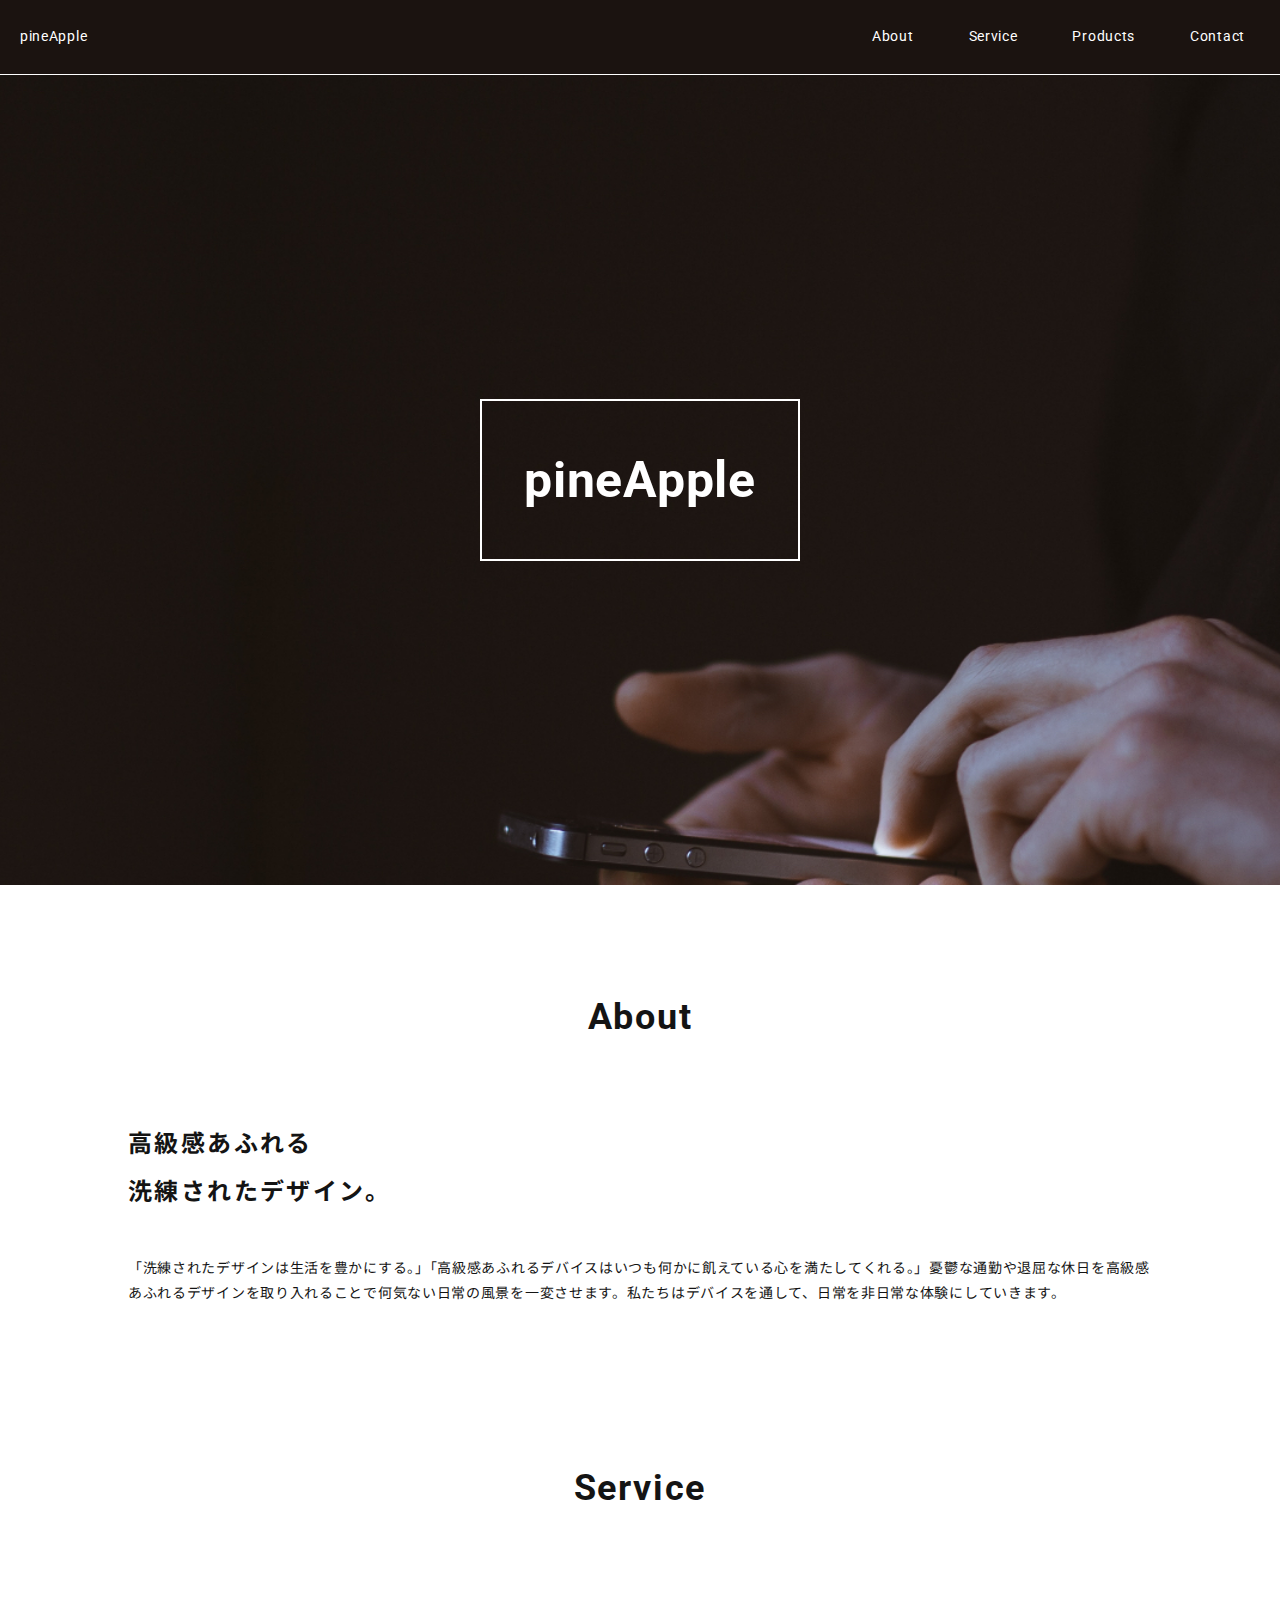
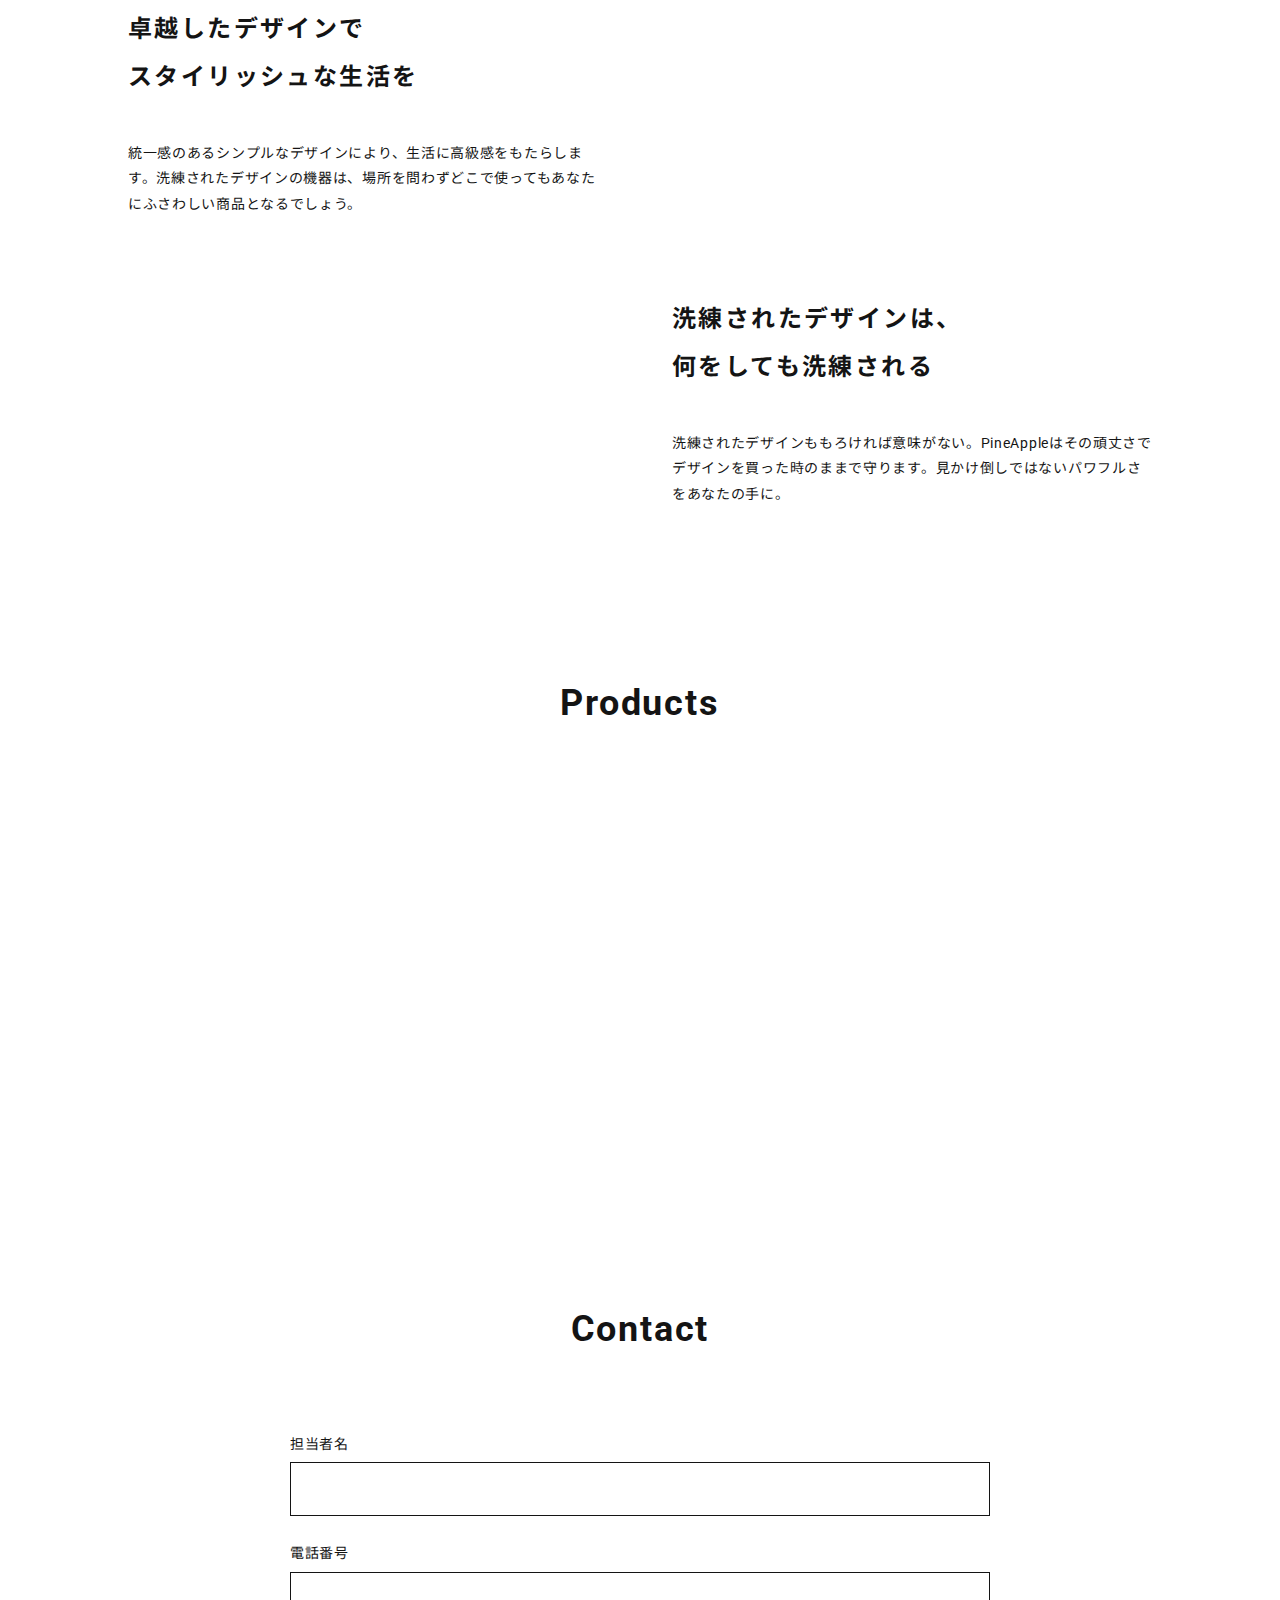
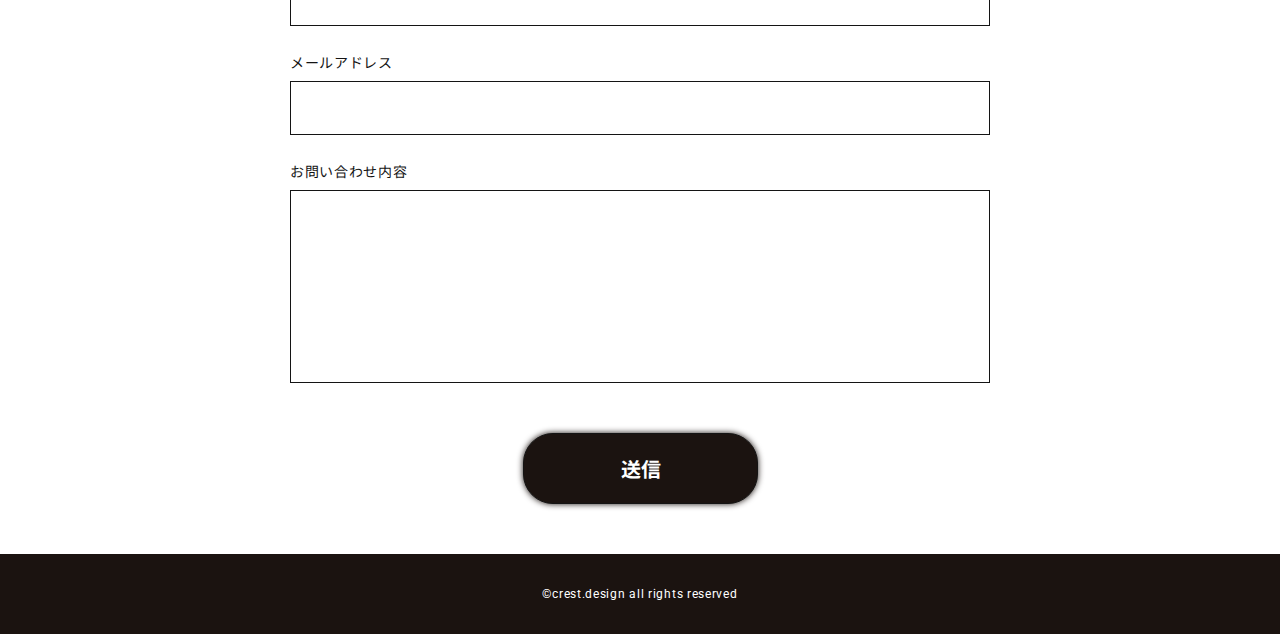
==== index.html @ 6952d7cd "Add files via upload" ====
<!DOCTYPE html>
<html lang="ja">
  <head>
    <meta charset="UTF-8">
    <meta name="viewport" content="width=device-width, initial-scale=1.0">
    <meta http-equiv="X-UA-Compatible" content="ie=edge">
    <title>pineApple</title>
    <link rel="stylesheet" href="./css/reset.css">
    <link href="https://fonts.googleapis.com/css?family=Noto+Sans+JP|Roboto&display=swap" rel="stylesheet">
    <link rel="stylesheet" href="./css/style.css">
  </head>
  <body>
    <!-- header -->
    <header class="header">
      <h1 class="site-title"><a href="./index.html">pineApple</a></h1>
      <div class="nav-wrapper">
        <nav class="header-nav">
          <ul class="nav-list">
            <li class="nav-item"><a href="#about">About</a></li>
            <li class="nav-item"><a href="#service">Service</a></li>
            <li class="nav-item"><a href="#products">Products</a></li>
            <li class="nav-item"><a href="#contact">Contact</a></li>
          </ul>
        </nav>
      </div>
      <button class="burger-btn">
        <span class="bars">
          <span class="bar bar_top"></span>
          <span class="bar bar_mid"></span>
          <span class="bar bar_bottom"></span>
        </span>
      </button>
    </header>
    <!-- //header -->

    <!-- main -->
    <main>
      <!-- fv -->
      <div class="fv">
        <p class="main-copy">pineApple</p>
      </div>
      <!-- //fv -->

      <!-- about -->
      <section class="section-wrapper" id="about">
        <h2 class="section-title">About</h2>
        <h3 class="about-title">高級感あふれる<br>洗練されたデザイン。</h3>
        <p class="text_about">「洗練されたデザインは生活を豊かにする。」「高級感あふれるデバイスはいつも何かに飢えている心を満たしてくれる。」憂鬱な通勤や退屈な休日を高級感あふれるデザインを取り入れることで何気ない日常の風景を一変させます。私たちはデバイスを通して、日常を非日常な体験にしていきます。
        </p>
      </section>
      <!-- //about -->

      <!--service -->
      <section class="section-wrapper" id="service">
        <h2 class="section-title">Service</h2>
        <div class="content-inner">
          <div class="text-wrapper_service">
            <h3 class="service-title">卓越したデザインで<br>スタイリッシュな生活を</h3>
            <p class="section-text_service">
            統一感のあるシンプルなデザインにより、生活に高級感をもたらします。洗練されたデザインの機器は、場所を問わずどこで使ってもあなたにふさわしい商品となるでしょう。
            </p>
          </div>
          <div class="img-wrapper_service element js-animation">
            <img src="./images/service-image@2x.jpg" alt="黒い布の上に置かれた黒い一眼レフカメラ">
          </div>
        </div>
        <div class="content-inner reverse">
          <div class="text-wrapper_service">
            <h3 class="service-title">洗練されたデザインは、<br>何をしても洗練される</h3>
            <p class="section-text_service">
            洗練されたデザインももろければ意味がない。PineAppleはその頑丈さでデザインを買った時のままで守ります。見かけ倒しではないパワフルさをあなたの手に。
            </p>
          </div>
          <div class="img-wrapper_service element js-animation">
            <img src="./images/service-image02@2x.jpg" alt="黒い布の上に置かれた黒いアイフォン">
          </div>
        </div>
      </section>
      <!-- //service -->

      <!-- News -->
      <section class="section-wrapper" id="products">
        <div class="section-inner">
          <h2 class="section-title">Products</h2>
          <ul class="card-list">
            <li class="card-item  element js-animation">
              <a href="./products/index.html">
                <div class="card-img">
                  <img src="./images/card-image1@2x.jpg" alt="黒い背景にあるPC">
                </div>
                <p class="text_news">高級感あふれるデザインを身に着ければ、憂鬱な通勤や何気ないティータイムもドラマのワンシーンに。</p>
              </a>
            </li>
            <li class="card-item  element js-animation">
              <a href="./products/index.html">
                <div class="card-img">
                  <img src="./images/card-image2@2x.jpg" alt="黒い背景にあるPC">
                </div>
                <p class="text_news">通天閣からうっかり落としても大丈夫。高さ100mの耐久試験にも耐え抜いた頑丈さをそのポケットに。</p>
              </a>
            </li>
            <li class="card-item  element js-animation">
              <a href="./products/index.html">
                <div class="card-img">
                  <img src="./images/card-image3@2x.jpg" alt="黒い背景にあるPC">
                </div>
                <p class="text_news">動画編集もプログラミングもこれ一台。パワフルなスペックと直感的な操作で全ての仕事を任せよう。</p>
              </a>
            </li>
          </ul>
        </div>
      </section>
      <!-- //News -->

      <!-- Contact -->
      <section class="section-wrapper" id="contact">
        <h2 class="section-title">Contact</h2>
        <form action="" class="form">
          <div class="form-part">
            <label for="input-name">担当者名</label>
            <input type="text" id="input-subject">
          </div>
          <div class="form-part">
            <label for="input-tel">電話番号</label>
            <input type="text" id="input-subject">
          </div>
          <div class="form-part">
            <label for="input-mail">メールアドレス</label>
            <input type="text" id="input-subject">
          </div>
          <div class="form-part">
            <label for="detail">お問い合わせ内容</label>
            <textarea name="" type="text" id="detail" cols="30" rows="10"></textarea>
          </div>
          <div class="form-send">
            <input type="submit" value="送信" class="form-btn">
          </div>
        </form>
      </section>
      <!-- //Contact -->

    </main>
    <!-- //main -->

    <!-- footer -->
    <footer class="footer">
      <small>©︎crest.design all rights reserved</small>
    </footer>
    <!-- //footer -->

    <script  src="http://ajax.googleapis.com/ajax/libs/jquery/1.9.1/jquery.min.js"></script>
    <!-- <script src="https://ajax.googleapis.com/ajax/libs/jquery/3.4.1/jquery.min.js"></script> -->
    <script src="./js/script.js"></script>
  </body>
</html>
---- css/style.css ----
/* style.css */

/* ------------------ */
/* base */
/* ------------------ */
html{
  font-size: 62.5%;
}
body{
  color:#141414;
  font-size:1.4rem;
  line-height:1.8;
  letter-spacing: 0.05em;

  font-family: 'Roboto', sans-serif,'Noto Sans JP', sans-serif;
}
.noscroll{
  overflow: hidden;
  }
img{
  width:100%;
  vertical-align: bottom;
}
a{
  text-decoration: none;
  color:#fff;
}
.section-title{
  font-size: 3.6rem;
  font-weight: bold;
  text-align: center;
  letter-spacing: 0.05em;
  margin-bottom: 70px;
}
h3{
  font-size: 2.4rem;
  font-weight: bold;
  line-height:2;
  letter-spacing: 0.1em;
  margin-bottom: 40px;
}
.section-wrapper{
  padding:100px 10% 50px;

}
/* ------------------ */
/* header */
/* ------------------ */
.header{
  background-color: #1B1310;
  color: #fff;
  position: fixed;
  height:74px;
  width: 100%;
  /*navとlogo両方の横並び*/
  display: flex;
  justify-content: space-between;
  align-items: center;
  padding: 0 120px 0 20px;
  border-bottom:1px solid #fff;
  /*アニメ画像と被らないように*/
  z-index: 1;
}
.nav-list{
  /* navの横並び */
  display: flex;
}
.nav-item{
  /* メニューの右側に余白 */
  margin-right: 55px;
}
.burger-btn{
  display: none;
}

/* ------------------ */
/* fv */
/* ------------------ */
.fv{
  /* 画面の高さの90に指定 */
  height:90vh;
  /* 背景画像の設定 */
  background-image: url(../images/fv-bgi@2x.jpg);
  background-size: cover;
  background-position: center;
  /* メインコピーの上下左右中央寄せ */
  display: flex;
  justify-content: center;
  align-items: center;
  flex-direction: column;
  /*headerのposition:fixed分の余白部分*/
  padding-top: 75px;
}
.main-copy{
  font-size: 5rem;
  color: #fff;
  font-weight: bold;
  border:2px solid #fff;
  padding: 34px 42px;
}

/* ------------------ */
/* about */
/* ------------------ */

/* ------------------ */
/* service */
/* ------------------ */
/*画像の幅指定*/
.text-wrapper_service,.img-wrapper_service{
  max-width: 480px;
}
/*1つ目と2つ目のdiv（クラス）のスタイリング*/
.content-inner{
  /*横並びに*/
  display: flex;
  /*フレックスアイテムの折り返し*/
  flex-wrap: wrap;
  /*アイテムの間にスペースを均等に割り付け*/
  justify-content: space-between;
  /*コンテナ内のアイテムを中央揃え*/
  align-items: center;
}
/*2つ目のdiv（クラス）のスタイリング*/
.reverse{
  /*content-innnerクラスとの間を50px空ける*/
  margin-top: 50px;
  /*フレックスコンテナの主軸方向が row の逆に設定*/
  flex-direction: row-reverse;
}

/* ------------------ */
/* news */
/* ------------------ */
/*card-listクラス全体のスタイリング*/
.card-list{
  display: flex;
  justify-content: space-between;
  align-items: center;
}
/*card-item（各リスト）のスタイリング*/
.card-item{
  max-width: 320px;
  box-shadow: 0px 0px 6px rgba(27, 19, 16, 0.4);
  /*各リスト同士の余白部分*/
  margin-right:10px;
}
/*text_news（card-item内のテキスト部分）のスタイリング*/
.text_news{
  color:#141414;
  /*上下に33px、横に25pxの余白*/
  padding: 33px 25px;
}

/* ------------------ */
/* contact */
/* ------------------ */
.form{
  max-width: 700px;
  margin: 0 auto;
}
input,textarea{
  border: 1px solid #141414;
  padding: 10px;
}
.form-part{
  display: flex;
  flex-direction: column;
  margin-top: 25px;
}
label{
  margin-bottom: 5px;
}
#input-subject,textarea{
  line-height: 2;
  font-size: 1.6rem;
}
textarea{
  resize: none;
  height: 171px;
}
.form-send{
  text-align: center;
  margin-top: 50px;
}
.form-btn{
  display: inline-block;
  width: 235px;
  padding: 20px 97px;
  border-radius: 30px;
  font-size: 2rem;
  font-weight: bold;
  text-align: center;
  color: #fff;
  background-color: #1B1310;
  box-shadow: 0px 0px 6px #1B1310;
}

/* ------------------ */
/* footer */
/* ------------------ */
footer{
  background-color: #1B1310;
  height: 80px;
}
small{
  display: block;
  text-align: center;
  color: #fff;
  padding-top: 30px;
}

/*===============================
 スクロールアニメーションの設定
 スクロール方向の変更も基本ここ
 ===============================*/
/*初期状態での見え方*/
.js-animation {
  /*画像を完全に隠す*/
  opacity: 0;/*透明度ゼロ*/
  visibility: hidden;/*ボックスを非表示に*/
  /*要素の表示位置を移動*/
  transform: translateY(40px);/*Y方向に40px移動*/
  transition: all 1s;/*時間的変化を全て1秒に*/
}
/*スクロール後の見え方*/
.js-animation.is-show {
  opacity: 1;/*透明度１（完全に不透明）*/
  visibility: visible;/*ボックスを表示*/
  transform: translateY(0px);/*Y方向に0px移動*/
}


/*===================================
レスポンシブデザイン
===================================*/
@media screen and (max-width:768px){
  /* ----------------------- */
  /* base_sp
  /* ----------------------- */
  h3{
    font-size: 2rem;
    margin-bottom: 30px;
  }
  /*wrapperのpaddingを調整*/
  .section-wrapper{
    padding:100px 5% 50px;
  }

  /* ------------------ */
  /* humberger-menu */
  /* ------------------ */
  .header{
    padding: 0 5%;
  }
  .burger-btn{
    display: block;
    width: 39px;
    height: 39px;
    position: relative;
    margin-right: 55px;
    z-index: 3;
    /*   codepenの挙動のため */
    background-color:transparent;
    border:none;
  }
  .bar{
    width: 20px;
    height: 1px;
    display: block;
    position: absolute;
    left: 50%;
    transform: translateX(-50%);
    background-color: #fff;
  }
  .bar_top{
    top: 10px;
  }
  .bar_mid{
    top: 50%;
    transform: translate(-50%,-50%);
  }
  .bar_bottom{
    bottom: 10px;
  }
  .burger-btn.close .bar_top{
    transform: translate(-50%,10px) rotate(45deg);
    transition: transform .3s;
  }
  .burger-btn.close .bar_mid{
    opacity: 0;
    transition: opacity .3s;
  }
  .burger-btn.close .bar_bottom{
    transform: translate(-50%,-8px) rotate(-45deg);
    transition: transform .3s;
  }
  .nav-wrapper{
    display: none;
    width: 100vw;
    height: 100vh;
    position: fixed;
    top: 0;
    left: 0;
    z-index: 2;/*キービジュアルと.btn_triggerとの重なりの前後関係を調整*/
  }
  .header-nav{
    width: 100%;
    height: 100%;
    background-color:#1B1310;
    z-index: 2;
  }
  .header-nav .nav-list{
    display: block;
    position: absolute;
    top: 50%;
    left: 50%;
    transform: translate(-50%,-50%);
    text-align: center;
  }
  .header-nav .nav-item{
    margin-right: 0;
    margin-bottom: 40px;
  }

  /* ------------------ */
  /* fv */
  /* ------------------ */
  .main-copy{
    font-size: 3rem;
  }
  .fv{
    background-image: url(../images/fv-bgi_sp@2x.jpg);
  }

  /* ------------------ */
  /* service */
  /* ------------------ */
  .content-inner{
    /*横並びの要素を縦に並べる*/
    flex-direction:column;
    /*縦にしたやつをセンタリング*/
    margin:50px auto;
  }
  .img-wrapper_service{
    margin-top: 40px;
  }
  .img-wrapper_service img{
    height:150px;
    /*画像のトリミングをする*/
    object-fit:cover;
  }

  /* ------------------ */
  /* news */
  /* ------------------ */
  .card-list{
    flex-direction: column;
  }
  .card-item{
    margin: 50px 0 0;
  }
  .card-list li:first-child{
    margin-top: 0;
  }
}
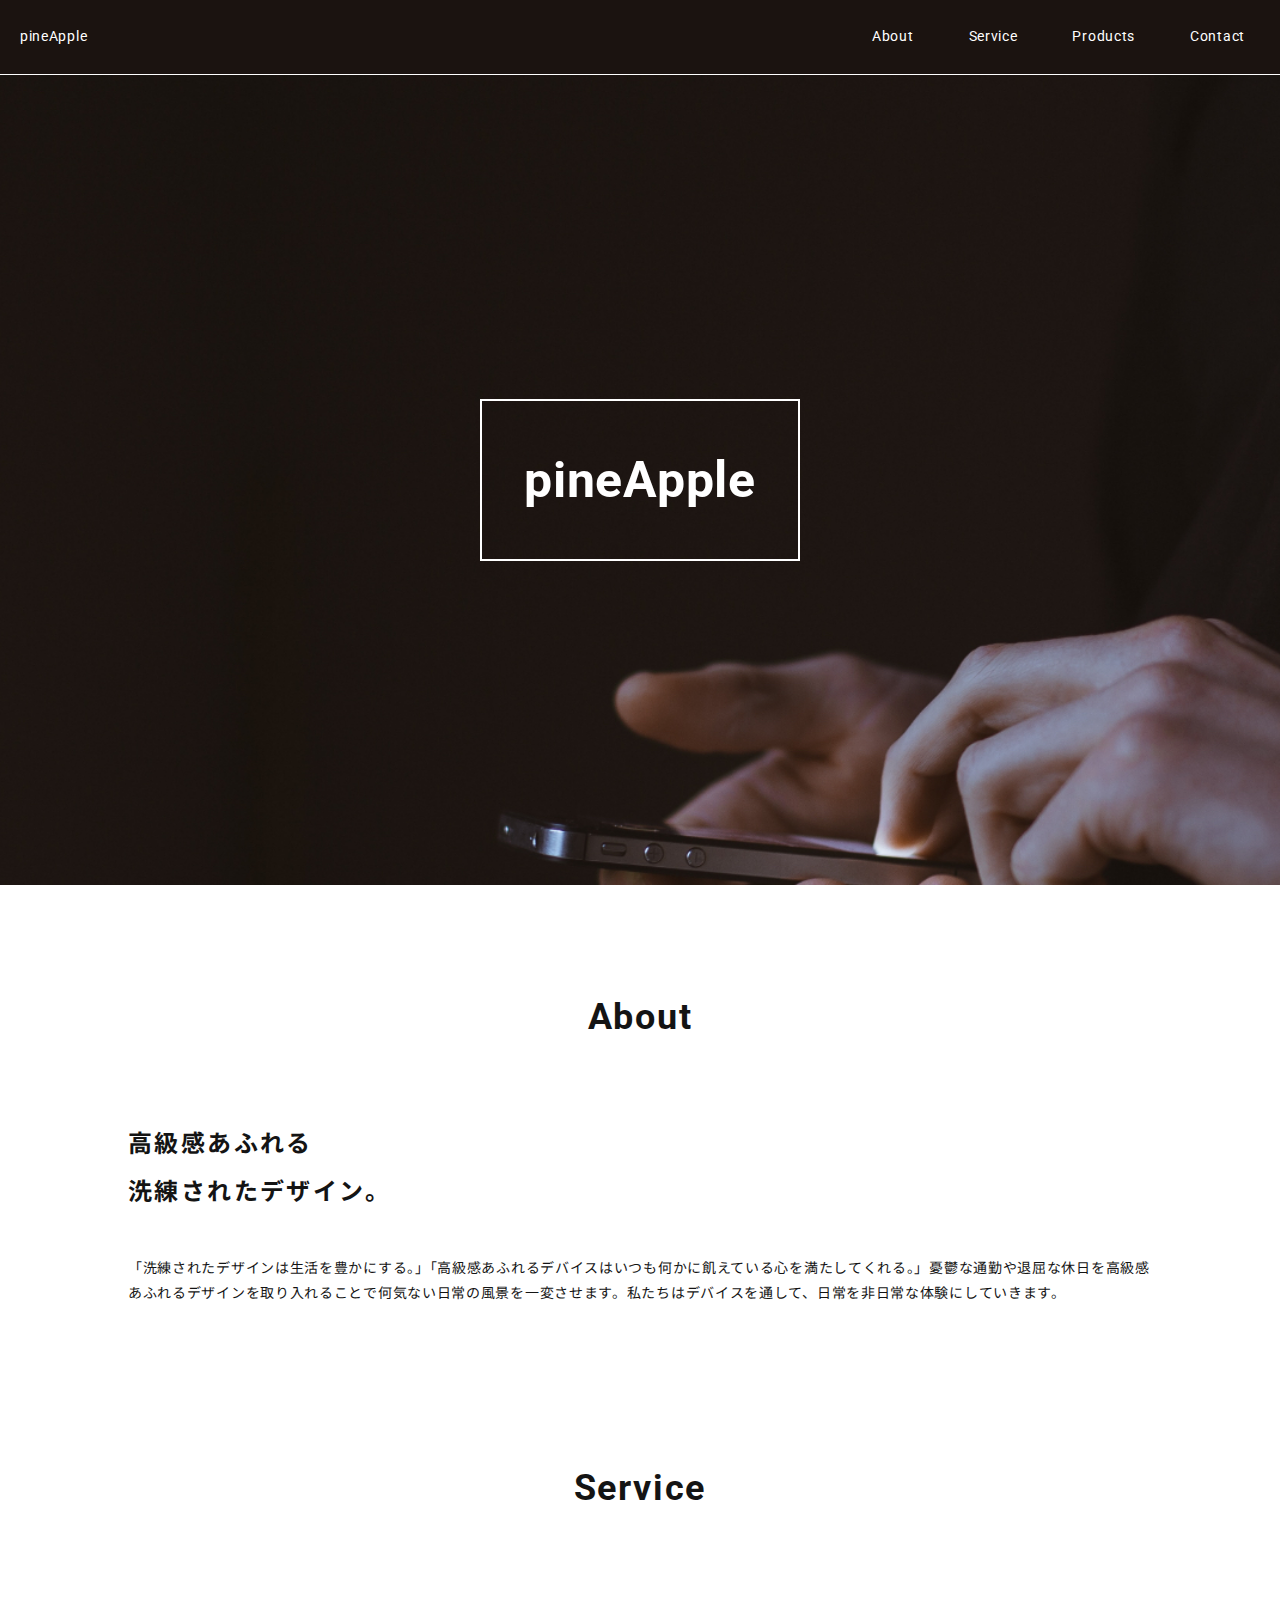
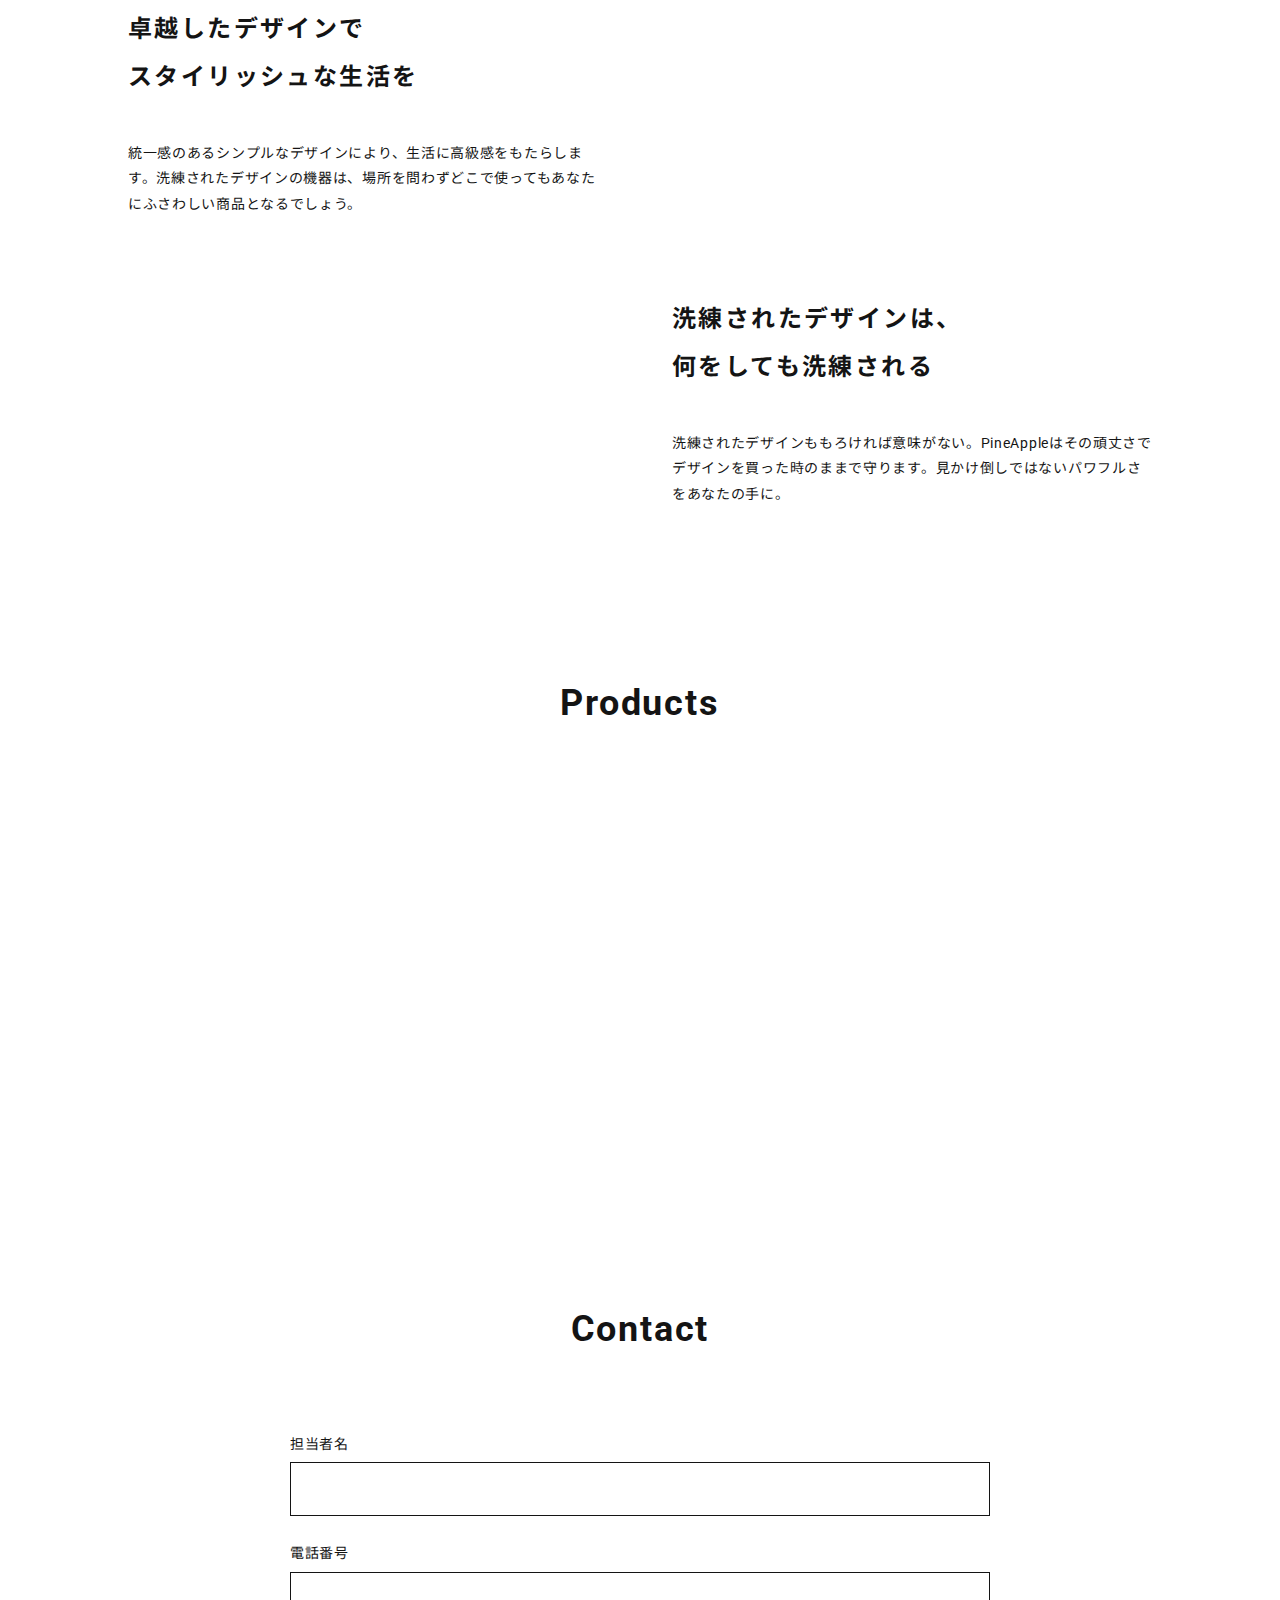
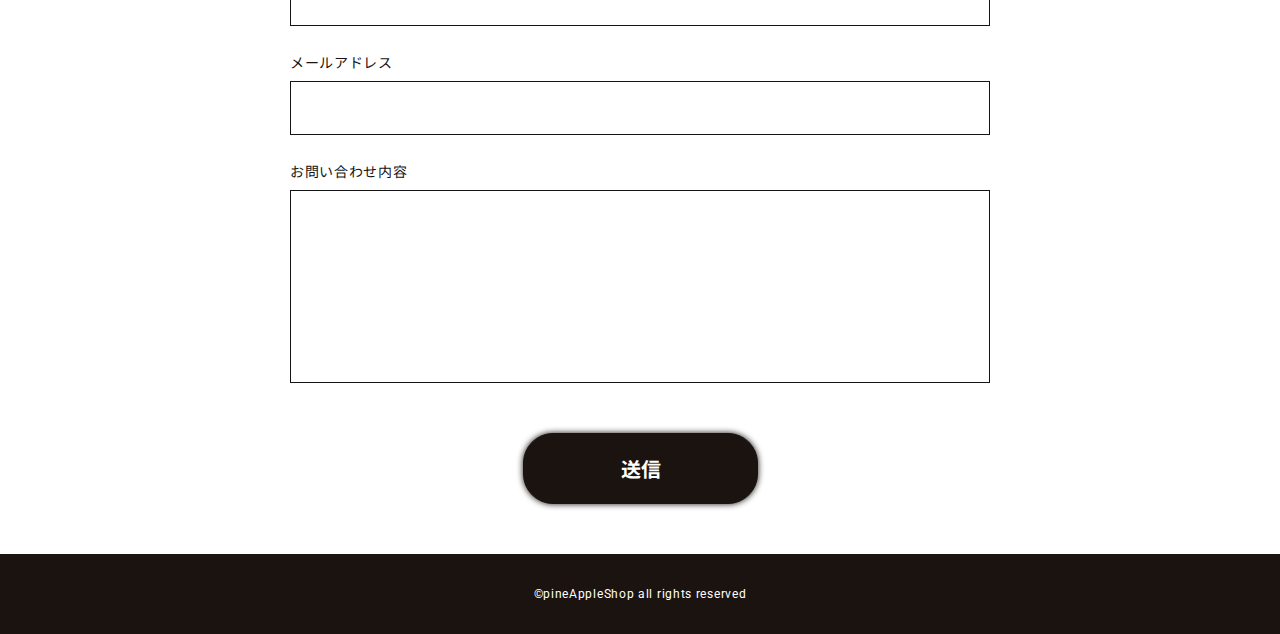
==== commit 41817622: "Add files via upload" ====
--- a/index.html
+++ b/index.html
@@ -144,7 +144,7 @@
 
     <!-- footer -->
     <footer class="footer">
-      <small>©︎crest.design all rights reserved</small>
+      <small>©︎pineAppleShop all rights reserved</small>
     </footer>
     <!-- //footer -->
 
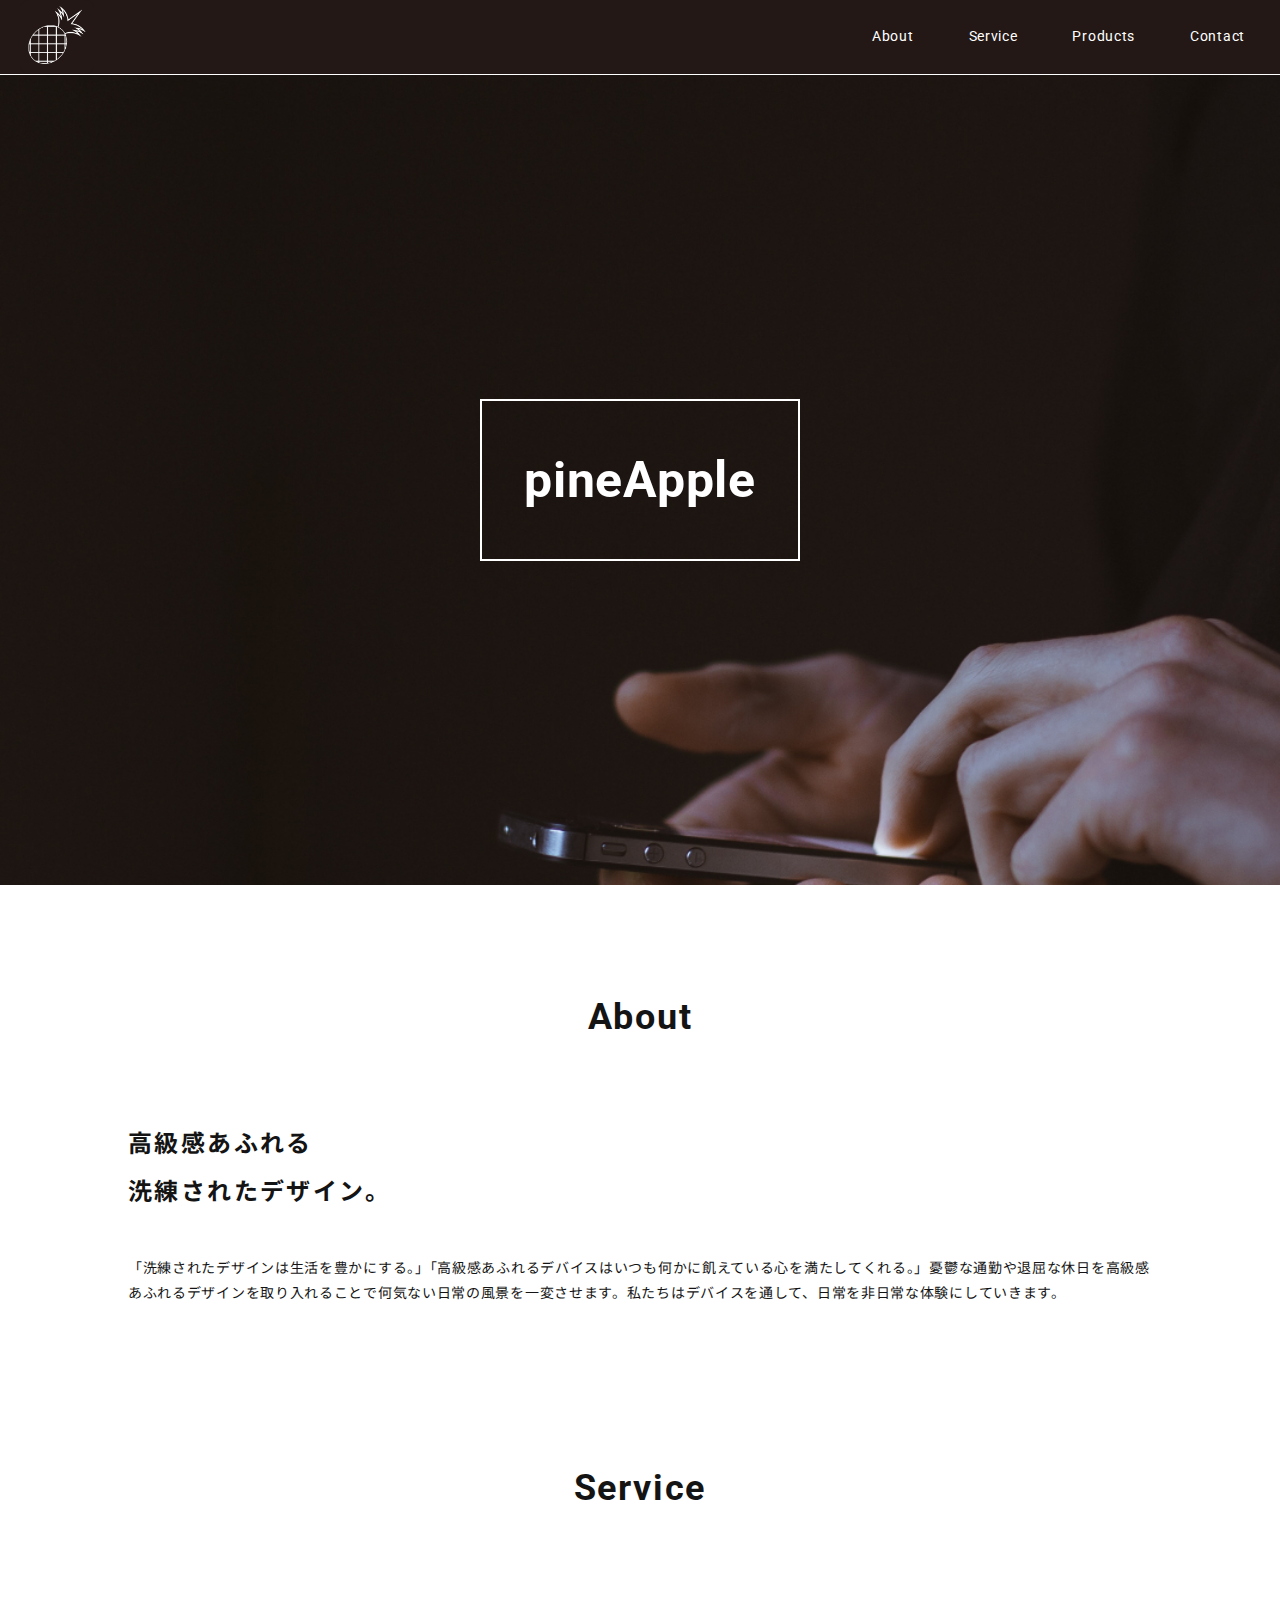
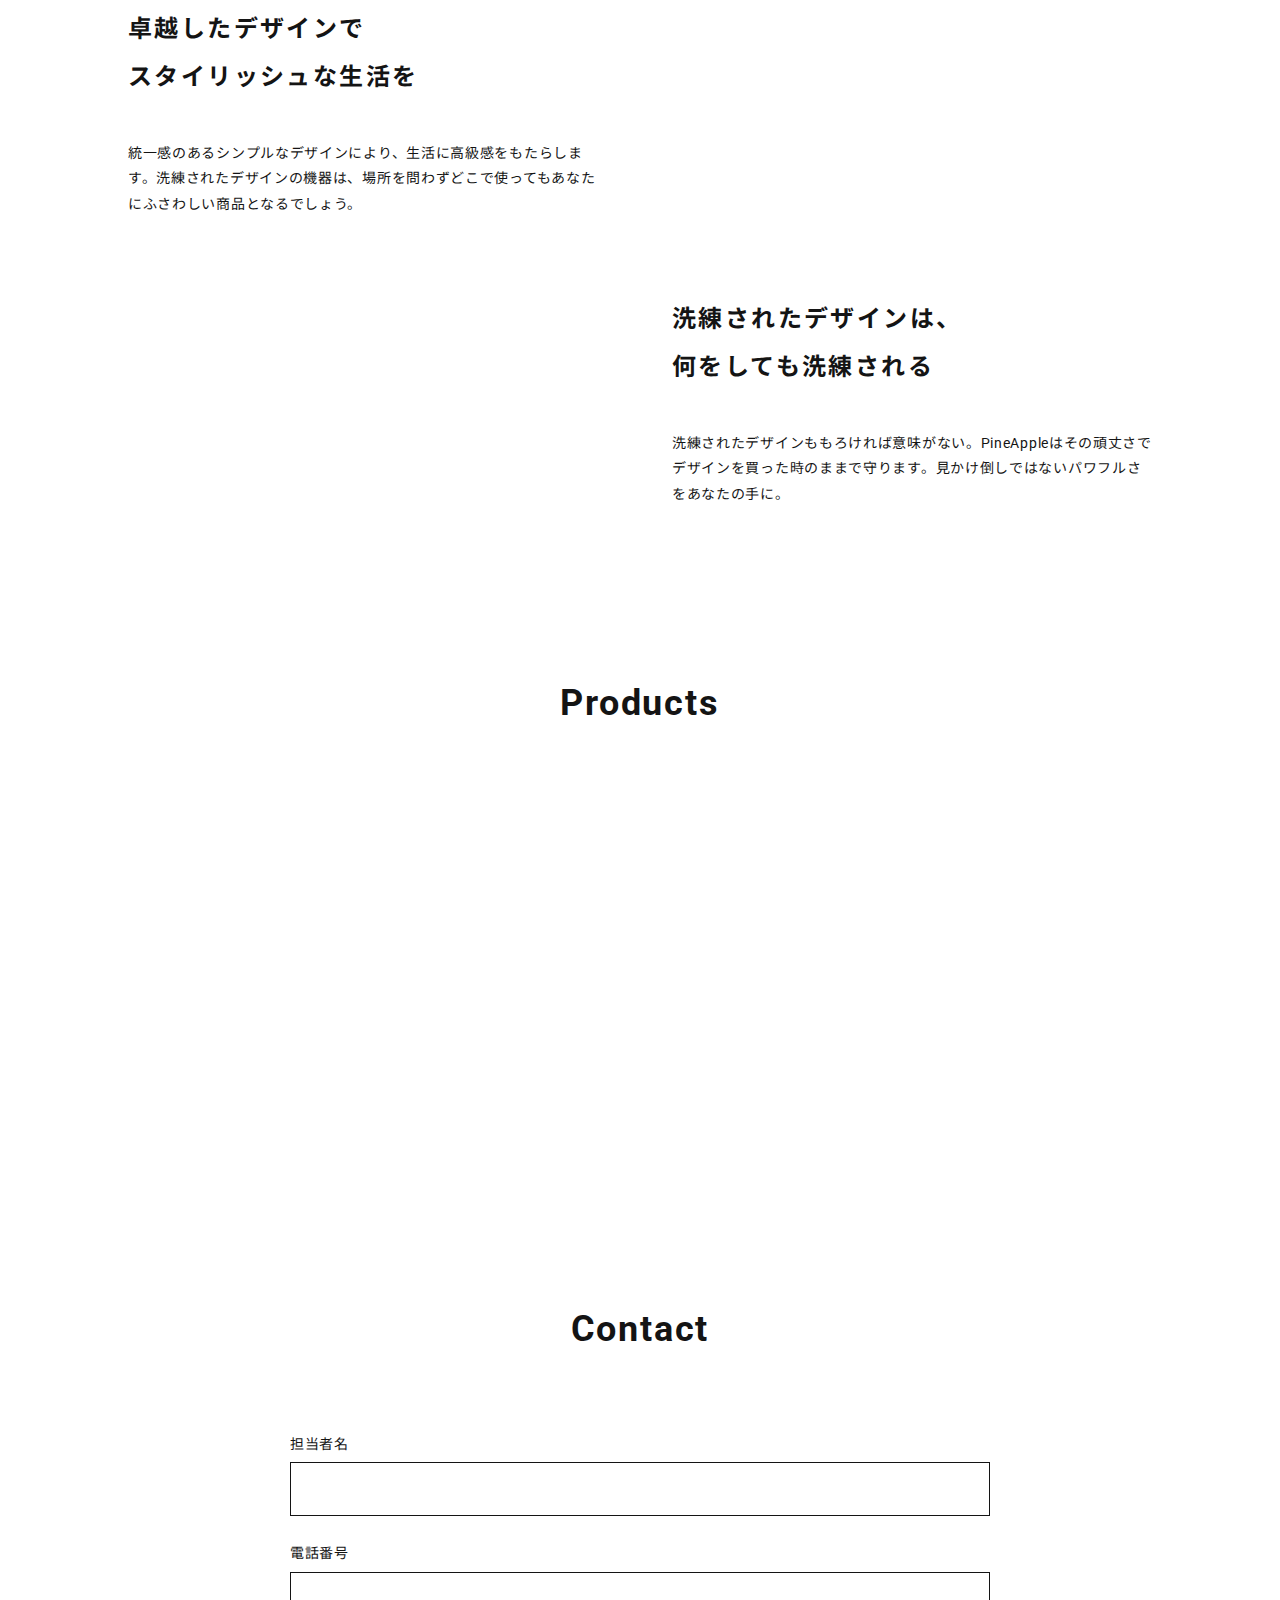
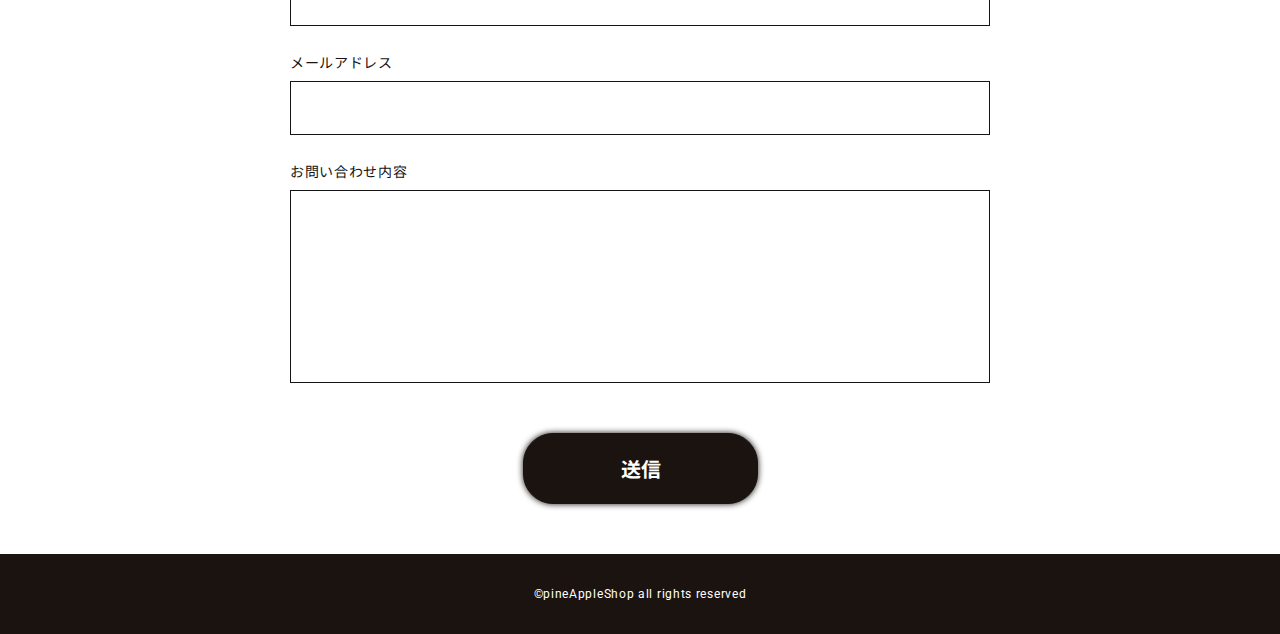
==== commit 2bb13e00: "Add files via upload" ====
--- a/index.html
+++ b/index.html
@@ -5,6 +5,7 @@
     <meta name="viewport" content="width=device-width, initial-scale=1.0">
     <meta http-equiv="X-UA-Compatible" content="ie=edge">
     <title>pineApple</title>
+    <link rel="shortcut icon" href="./images/meta/favicon.ico" type="image/x-icon">
     <link rel="stylesheet" href="./css/reset.css">
     <link href="https://fonts.googleapis.com/css?family=Noto+Sans+JP|Roboto&display=swap" rel="stylesheet">
     <link rel="stylesheet" href="./css/style.css">
@@ -12,7 +13,7 @@
   <body>
     <!-- header -->
     <header class="header">
-      <h1 class="site-title"><a href="./index.html">pineApple</a></h1>
+      <h1 class="site-title"><a href="./index.html"><img src="./images/meta/pineApple.png" alt="PineApple"></a></h1>
       <div class="nav-wrapper">
         <nav class="header-nav">
           <ul class="nav-list">
--- a/css/style.css
+++ b/css/style.css
@@ -25,6 +25,7 @@
   text-decoration: none;
   color:#fff;
 }
+
 .section-title{
   font-size: 3.6rem;
   font-weight: bold;
@@ -47,7 +48,7 @@
 /* header */
 /* ------------------ */
 .header{
-  background-color: #1B1310;
+  background-color: #231815;
   color: #fff;
   position: fixed;
   height:74px;
@@ -71,6 +72,11 @@
 }
 .burger-btn{
   display: none;
+}
+
+.site-title img{
+  height: 74px;
+  width: auto;
 }
 
 /* ------------------ */
